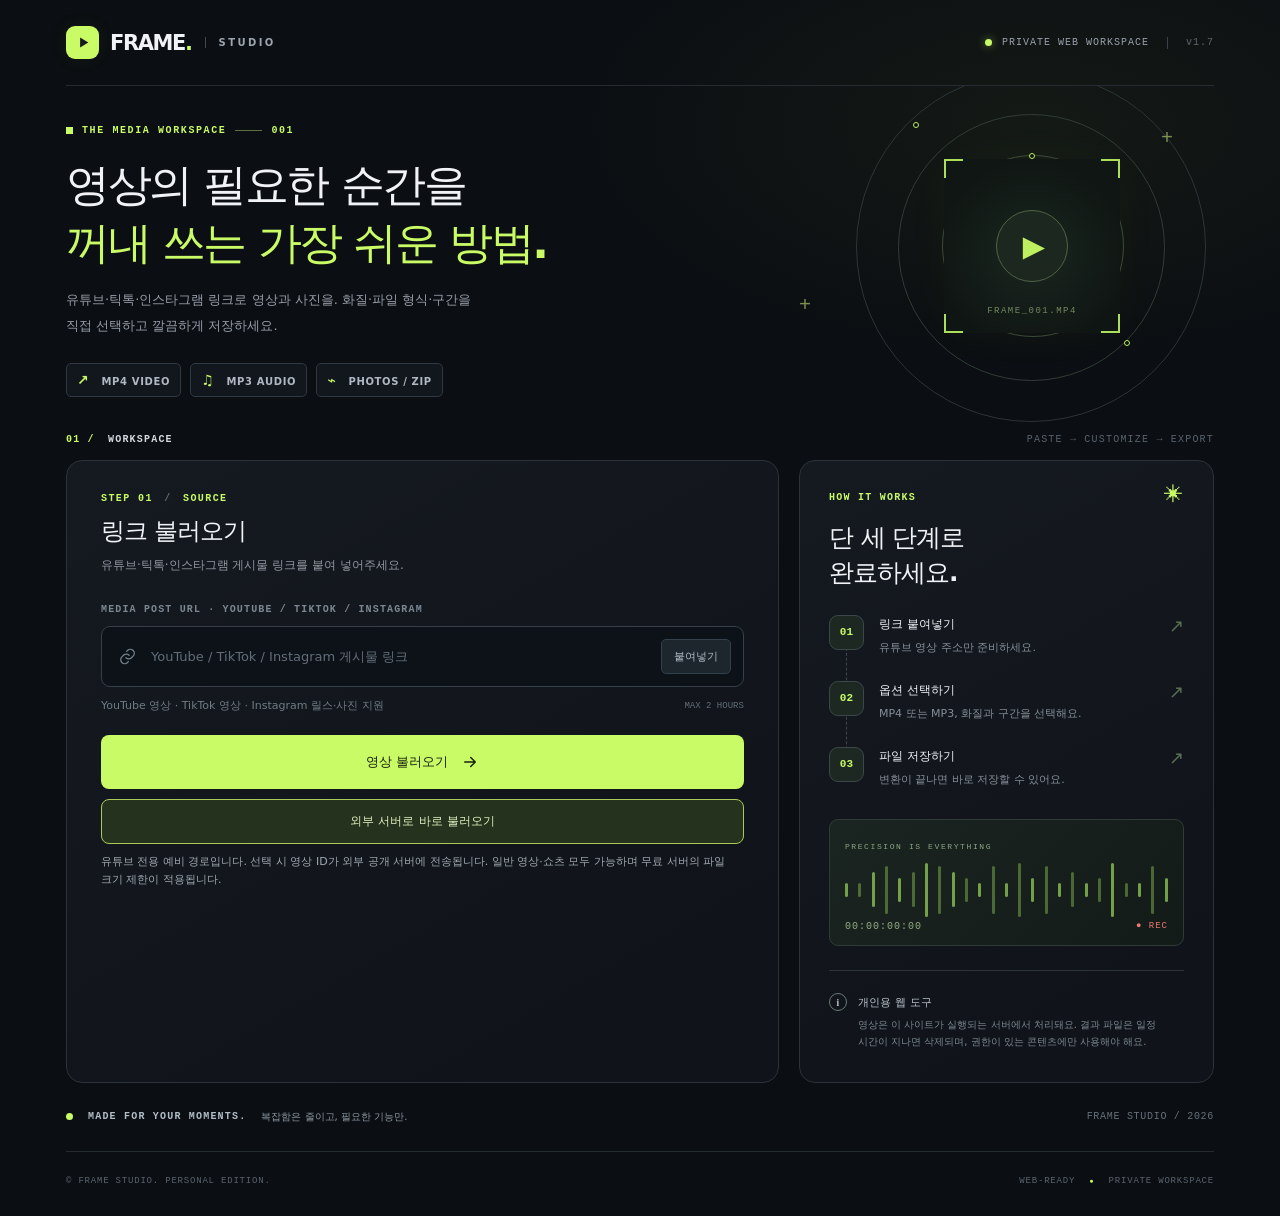
==== static/index.html @ 3b8e6462 "Remove offsite Instagram save button and disclose the in-site public embed processing path" ====
<!doctype html>
<html lang="ko">
<head>
  <meta charset="utf-8">
  <meta name="viewport" content="width=device-width, initial-scale=1">
  <meta name="theme-color" content="#0d1016">
  <meta name="description" content="링크를 넣고, 필요한 장면을 원하는 형식으로. 개인용 미디어 추출 스튜디오.">
  <title>FRAME — 미디어 추출 스튜디오</title>
  <link rel="stylesheet" href="/static/style.css">
  <script src="/static/app.js" defer></script>
</head>
<body>
  <div class="page-ambient" aria-hidden="true"></div>
  <div class="shell">
    <header class="navbar">
      <a class="brand" href="/" aria-label="FRAME STUDIO 홈">
        <span class="brand-icon"><svg viewBox="0 0 24 24" fill="none"><path d="M8.5 6.75L17 12l-8.5 5.25V6.75Z" fill="currentColor"/></svg></span>
        <span class="brand-text">FRAME<span class="brand-period">.</span></span>
        <span class="brand-sub">STUDIO</span>
      </a>
      <div class="nav-right"><span class="nav-dot"></span> PRIVATE WEB WORKSPACE <span class="nav-sep"></span><span class="nav-version">v1.7</span></div>
    </header>

    <main>
      <section class="hero">
        <div class="hero-copy">
          <div class="kicker"><span class="kicker-square"></span> THE MEDIA WORKSPACE <span class="kicker-line"></span> 001</div>
          <h1>영상의 필요한 순간을<br><span class="headline-accent">꺼내 쓰는 가장 쉬운 방법.</span></h1>
          <p class="hero-desc">유튜브·틱톡·인스타그램 링크로 영상과 사진을. 화질·파일 형식·구간을<br class="desktop-break"> 직접 선택하고 깔끔하게 저장하세요.</p>
          <div class="hero-tags"><span><i class="tag-icon">↗</i> MP4 VIDEO</span><span><i class="tag-icon">♫</i> MP3 AUDIO</span><span><i class="tag-icon">⌁</i> PHOTOS / ZIP</span></div>
        </div>
        <div class="hero-art" aria-hidden="true"><div class="art-circle art-circle-1"></div><div class="art-circle art-circle-2"></div><div class="art-circle art-circle-3"></div><div class="art-cross art-cross-one">+</div><div class="art-cross art-cross-two">+</div><div class="art-content"><span class="art-corner tl"></span><span class="art-corner tr"></span><span class="art-corner bl"></span><span class="art-corner br"></span><div class="art-play">▶</div><span class="art-filename">FRAME_001.MP4</span></div></div>
      </section>

      <div class="section-heading"><div><span class="heading-num">01 /</span> WORKSPACE</div><span>PASTE → CUSTOMIZE → EXPORT</span></div>
      <div class="workspace-grid">
        <section class="main-panel" aria-label="영상 추출 작업 공간">
          <div class="panel-heading"><div class="step-label">STEP 01 <span>/</span> SOURCE</div><h2>링크 불러오기</h2><p>유튜브·틱톡·인스타그램 게시물 링크를 붙여 넣어주세요.</p></div>
          <form id="inspectForm" autocomplete="off">
            <label class="input-caption" for="urlInput">MEDIA POST URL · YOUTUBE / TIKTOK / INSTAGRAM</label>
            <div class="url-field" id="urlField"><span class="url-icon"><svg viewBox="0 0 24 24" fill="none" stroke="currentColor" stroke-width="1.7" stroke-linecap="round"><path d="M10 13.5a5 5 0 0 0 7.1 0l2-2a5 5 0 1 0-7.1-7.1l-1.1 1.1"/><path d="M14 10.5a5 5 0 0 0-7.1 0l-2 2a5 5 0 1 0 7.1 7.1l1.1-1.1"/></svg></span><input id="urlInput" type="url" spellcheck="false" placeholder="YouTube / TikTok / Instagram 게시물 링크" aria-describedby="urlHelp" required><button id="pasteBtn" type="button" class="paste-button" title="클립보드에서 붙여넣기">붙여넣기</button></div>
            <div class="field-bottom"><span id="urlHelp">YouTube 영상 · TikTok 영상 · Instagram 릴스·사진 지원</span><span class="limit-mark">MAX 2 HOURS</span></div>
            <button id="inspectBtn" type="submit" class="primary-button"><span id="inspectLabel">영상 불러오기</span><svg viewBox="0 0 24 24" fill="none" stroke="currentColor" stroke-width="2" stroke-linecap="round" stroke-linejoin="round"><path d="M5 12h14m-6-6 6 6-6 6"/></svg></button>
            <button id="directAltBtn" type="button" class="fallback-button">외부 서버로 바로 불러오기</button><p class="alt-privacy-inline">유튜브 전용 예비 경로입니다. 선택 시 영상 ID가 외부 공개 서버에 전송됩니다. 일반 영상·쇼츠 모두 가능하며 무료 서버의 파일 크기 제한이 적용됩니다.</p>
          </form>
          <div id="errorBox" class="error-box hidden" role="alert"></div>
          <p id="instagramPrivacy" class="alt-privacy-inline hidden">인스타그램 공개 게시물의 영상·사진 주소를 불러오기 위해 vxInstagram 공개 미리보기 서버에 게시물 링크가 전달됩니다. 파일은 이 페이지에서 직접 저장해요. 비공개 게시물·로그인 필요 콘텐츠는 지원하지 않아요.</p>
          <div id="socialFallbackSection" class="fallback-card hidden">
            <strong id="socialFallbackTitle">SNS 사이트에서 접근을 제한하고 있어요</strong>
            <p id="socialFallbackNote">틱톡 링크가 TikWM 서비스로 전달되며, 파일은 이 사이트에서 직접 저장할 수 있어요.</p>
            <button id="socialTikwmBtn" class="fallback-button hidden" type="button">TikWM 처리 서버로 영상 불러오기</button>
          </div>
          <div id="fallbackSection" class="fallback-card hidden">
            <strong>이 영상은 다른 서버로 불러올 수 있어요</strong>
            <p>유튜브 직접 연결이 차단됐습니다. 아래 버튼을 누르면 외부 Invidious 공개 서버에 <b>영상 ID만 전달</b>해 정보를 불러옵니다. 이후 영상/음성을 해당 서버를 통해 받아 MP4·MP3로 변환해요. 외부 서버의 가용성과 정책에 따라 실패할 수 있습니다.</p>
            <button id="alternateBtn" type="button" class="fallback-button">외부 서버로 불러오기</button>
            <button id="fallbackBtn" type="button" class="fallback-button secondary-fallback">Cobalt 웹사이트에서 시도하기 ↗</button>
          </div>

          <div id="videoSection" class="video-section hidden" aria-live="polite">
            <div class="panel-rule"></div>
            <div class="tiny-heading"><span class="step-label">VIDEO FOUND</span><span class="found-indicator"><span></span> READY</span></div>
            <p id="altNotice" class="alt-notice hidden"></p><div class="video-card"><div class="thumbnail-wrap"><div id="photoPreview" class="photo-preview hidden" aria-hidden="true">INSTAGRAM · PHOTOS</div><img id="videoThumb" alt="영상 썸네일" referrerpolicy="no-referrer"><span id="videoDuration" class="duration-chip">--:--</span></div><div class="video-info"><span class="content-type" id="contentTypeLabel">YOUTUBE / VIDEO</span><h3 id="videoTitle"></h3><p id="videoChannel"></p><div class="video-id">VIDEO ID <span id="videoId"></span></div></div></div>
          </div>

          <div id="optionsSection" class="options-section hidden">
            <div class="panel-rule"></div>
            <div class="panel-heading compact"><div class="step-label">STEP 02 <span>/</span> FORMAT</div><h2>추출 옵션</h2><p>목적에 맞게 파일을 설정하세요.</p></div>
            <div class="control-title">파일 형식 <span>FORMAT</span></div>
            <div class="format-toggle" role="group" aria-label="추출 형식"><button type="button" data-mode="mp4" class="format-button selected" aria-pressed="true"><span class="format-icon"><svg viewBox="0 0 24 24" fill="none" stroke="currentColor" stroke-width="1.8"><rect x="3" y="5" width="18" height="14" rx="3"/><path d="m10 9 5 3-5 3V9Z"/></svg></span><span><strong>MP4 영상</strong><small>영상 + 오디오</small></span><span class="select-circle"></span></button><button type="button" data-mode="mp3" class="format-button" aria-pressed="false"><span class="format-icon"><svg viewBox="0 0 24 24" fill="none" stroke="currentColor" stroke-width="1.8"><path d="M9 18V5l12-2v13"/><circle cx="6" cy="18" r="3"/><circle cx="18" cy="16" r="3"/></svg></span><span><strong>MP3 오디오</strong><small>소리만 추출</small></span><span class="select-circle"></span></button><button type="button" data-mode="m4a" class="format-button hidden" aria-pressed="false"><span class="format-icon">♫</span><span><strong>M4A 원본</strong><small>AAC 그대로 저장</small></span><span class="select-circle"></span></button><button type="button" data-mode="opus" class="format-button hidden" aria-pressed="false"><span class="format-icon">♪</span><span><strong>Opus 원본</strong><small>재압축 없이 저장</small></span><span class="select-circle"></span></button><button type="button" data-mode="photos" class="format-button hidden" aria-pressed="false"><span class="format-icon"><svg viewBox="0 0 24 24" fill="none" stroke="currentColor" stroke-width="1.8"><rect x="3" y="3" width="18" height="18" rx="2"/><circle cx="8" cy="8" r="1.3"/><path d="m4 17 5-5 4 4 3-3 4 4"/></svg></span><span><strong>사진 원본</strong><small>한 장 또는 ZIP 묶음</small></span><span class="select-circle"></span></button></div>
            <div class="quality-head" id="qualityHead"><div class="control-title" id="qualityTitle">영상 화질 <span>RESOLUTION</span></div><div id="qualityNote" class="quality-note">가능한 화질만 표시됩니다</div></div>
            <div id="qualityChoices" class="quality-choices" role="group" aria-label="화질 선택"></div>
            <div class="trim-box" id="trimBox"><label for="trimSwitch" class="trim-header"><span class="trim-icon"><svg viewBox="0 0 24 24" fill="none" stroke="currentColor" stroke-width="1.9"><path d="M4 7h16M4 17h16M8 3v8m8 2v8"/><circle cx="8" cy="11" r="2"/><circle cx="16" cy="13" r="2"/></svg></span><span class="trim-name"><strong>구간 자르기</strong><small>원하는 부분만 저장하기</small></span><input id="trimSwitch" class="switch-input" type="checkbox"><span class="switch-ui" aria-hidden="true"></span></label><div id="trimFields" class="trim-fields hidden"><div><label for="startInput">시작 시간</label><div class="time-input"><input id="startInput" type="text" inputmode="numeric" placeholder="00:00" value="00:00"><span>START</span></div></div><div class="trim-separator">→</div><div><label for="endInput">종료 시간</label><div class="time-input"><input id="endInput" type="text" inputmode="numeric" placeholder="예: 02:30"><span>END</span></div></div><p>입력 형식: 01:30 또는 01:02:30. 1080p 영상의 구간 자르기는 화질을 보존하기 위해 키프레임 기준으로 잘리므로 시작·종료 지점에 약간의 오차가 생길 수 있어요.</p></div></div>
            <label class="rights-confirm"><input type="checkbox" id="rightsCheck"><span>내가 권리를 보유하거나 다운로드 허락을 받은 콘텐츠이며, 관련 약관과 법률을 준수합니다.</span></label>
            <button id="exportBtn" type="button" class="primary-button export-button"><span>파일 추출하기</span><svg viewBox="0 0 24 24" fill="none" stroke="currentColor" stroke-width="2" stroke-linecap="round"><path d="M12 3v12m-5-5 5 5 5-5M4 17v3h16v-3"/></svg></button>
          </div>

          <div id="progressSection" class="progress-section hidden" aria-live="polite"><div class="panel-rule"></div><div class="progress-head"><span class="step-label">STEP 03 / EXPORTING</span><span id="progressNumber">0%</span></div><div class="progress-track"><div id="progressBar" class="progress-bar"></div></div><p id="progressMessage">작업을 준비 중이에요.</p><a id="downloadLink" class="download-button hidden" href="#" download><span>완성된 파일 저장하기</span><svg viewBox="0 0 24 24" fill="none" stroke="currentColor" stroke-width="2"><path d="M12 3v12m-5-5 5 5 5-5M4 17v3h16v-3"/></svg></a><button id="retryBtn" class="retry-button hidden" type="button">다시 시도하기</button><button id="fallbackJobBtn" class="fallback-button hidden" type="button">다른 서비스에서 시도하기 ↗</button></div>
        </section>

        <aside class="side-panel" aria-label="사용 안내"><div class="side-title"><span>HOW IT WORKS</span><span class="mini-star">✳</span></div><h2>단 세 단계로<br>완료하세요.</h2><div class="steps-list"><div class="guide-step"><span class="guide-index">01</span><div><strong>링크 붙여넣기</strong><p>유튜브 영상 주소만 준비하세요.</p></div><span class="guide-check">↗</span></div><div class="guide-step"><span class="guide-index">02</span><div><strong>옵션 선택하기</strong><p>MP4 또는 MP3, 화질과 구간을 선택해요.</p></div><span class="guide-check">↗</span></div><div class="guide-step"><span class="guide-index">03</span><div><strong>파일 저장하기</strong><p>변환이 끝나면 바로 저장할 수 있어요.</p></div><span class="guide-check">↗</span></div></div><div class="side-graphic" aria-hidden="true"><span class="sg-label">PRECISION IS EVERYTHING</span><div class="sg-wave"><i></i><i></i><i></i><i></i><i></i><i></i><i></i><i></i><i></i><i></i><i></i><i></i><i></i><i></i><i></i><i></i><i></i><i></i><i></i><i></i><i></i><i></i><i></i><i></i><i></i></div><div class="sg-time">00:00:00:00 <span>● REC</span></div></div><div class="disclaimer"><span class="disclaimer-icon">i</span><div><strong>개인용 웹 도구</strong><p>영상은 이 사이트가 실행되는 서버에서 처리돼요. 결과 파일은 일정 시간이 지나면 삭제되며, 권한이 있는 콘텐츠에만 사용해야 해요.</p></div></div></aside>
      </div>
      <div class="bottom-banner"><span class="banner-light"></span><strong>MADE FOR YOUR MOMENTS.</strong><span>복잡함은 줄이고, 필요한 기능만.</span><span class="banner-end">FRAME STUDIO / 2026</span></div>
    </main>
    <footer class="footer"><span>© FRAME STUDIO. PERSONAL EDITION.</span><span>WEB-READY <span class="footer-dot">●</span> PRIVATE WORKSPACE</span></footer>
  </div>
</body>
</html>
---- static/style.css ----
:root{color-scheme:dark;--bg:#0b0e12;--panel:#12161c;--panel-2:#171c22;--line:#2b323a;--line-dim:#232a32;--text:#f0f2f5;--muted:#9299a6;--subtle:#626b78;--accent:#c9fb66;--accent2:#9ece4a;--red:#fb5c57;--radius:16px;font-family:Inter,Pretendard,"Apple SD Gothic Neo","Malgun Gothic",system-ui,-apple-system,sans-serif;font-synthesis:none}*{box-sizing:border-box}body{margin:0;min-width:320px;background:var(--bg);color:var(--text);font-size:14px;-webkit-font-smoothing:antialiased}button,input{font:inherit}button{cursor:pointer}button:disabled{opacity:.52;cursor:wait}a{color:inherit}button:focus-visible,input:focus-visible,a:focus-visible{outline:2px solid var(--accent);outline-offset:3px}.hidden{display:none!important}.page-ambient{z-index:-1;position:absolute;left:0;right:0;top:0;height:700px;pointer-events:none;background:radial-gradient(ellipse 48% 44% at 81% 18%,rgba(143,184,67,.065),transparent 78%)}.shell{max-width:1220px;margin:0 auto;padding:0 36px}.navbar{height:86px;display:flex;align-items:center;justify-content:space-between;border-bottom:1px solid #252b31}.brand{display:flex;align-items:center;gap:11px;text-decoration:none}.brand-icon{width:33px;height:33px;background:var(--accent);color:#14191b;border-radius:9px;display:grid;place-items:center;box-shadow:0 0 20px #aef24b10}.brand-icon svg{width:23px;height:23px;margin-left:2px}.brand-text{font-size:21px;font-weight:850;letter-spacing:-1.4px}.brand-period{color:var(--accent)}.brand-sub{margin-left:2px;border-left:1px solid #424851;padding-left:13px;color:#9da5ae;font-size:10px;letter-spacing:2.4px;font-weight:700}.nav-right{display:flex;align-items:center;gap:10px;color:#99a1ac;font-family:ui-monospace,Menlo,Consolas,monospace;font-size:10px;letter-spacing:1px}.nav-dot{height:7px;width:7px;border-radius:50%;background:var(--accent);box-shadow:0 0 8px #c9fb6680}.nav-sep{height:12px;width:1px;background:#3a414a;margin:0 8px}.nav-version{color:#5c6670}.hero{min-height:320px;position:relative;overflow:hidden;display:flex;align-items:center;padding:39px 0 32px}.hero-copy{z-index:1}.kicker{display:flex;align-items:center;gap:9px;font-size:10px;font-weight:700;color:var(--accent);letter-spacing:1.6px;font-family:ui-monospace,Menlo,monospace}.kicker-square{width:7px;height:7px;background:var(--accent)}.kicker-line{width:27px;height:1px;background:#5c713e}.hero h1{font-size:clamp(28px,3.45vw,44px);line-height:1.32;letter-spacing:-2.5px;font-weight:800;margin:20px 0 15px;word-break:keep-all}.headline-accent{color:var(--accent)}.hero-desc{font-size:13px;color:#979eaa;line-height:1.95;margin:0;word-break:keep-all}.hero-tags{display:flex;gap:9px;flex-wrap:wrap;margin-top:25px}.hero-tags>span{border:1px solid #303943;background:#12171d;padding:8px 10px;border-radius:5px;font-size:10px;letter-spacing:.65px;font-weight:750;color:#b0b8c3}.tag-icon{color:var(--accent);margin-right:8px;font-style:normal;font-size:14px}.hero-art{position:absolute;right:0;top:-27px;width:455px;height:360px;opacity:.95}.art-circle{position:absolute;border:1px solid #2e383b;border-radius:50%;width:350px;height:350px;right:8px;top:13px}.art-circle-2{width:267px;height:267px;top:55px;right:49px;border-color:#344037}.art-circle-3{width:182px;height:182px;top:96px;right:90px;border-color:#3d4b3b}.art-circle:after{content:"";position:absolute;width:4px;height:4px;border:1px solid var(--accent);background:var(--bg);border-radius:50%;left:16%;top:14%}.art-circle-2:after{left:85%;top:85%}.art-circle-3:after{left:48%;top:-3px}.art-cross{position:absolute;color:#839854;font-size:20px;font-family:monospace;font-weight:200}.art-cross-one{right:41px;top:68px}.art-cross-two{left:40px;top:235px}.art-content{position:absolute;top:100px;right:94px;width:176px;height:174px;display:grid;place-items:center;background:radial-gradient(circle at 50% 55%,#1d2820,#101714 74%);box-shadow:0 0 65px #c9fb660b}.art-corner{position:absolute;width:19px;height:19px;border-color:#b5ea5e;border-style:solid}.tl{top:0;left:0;border-width:2px 0 0 2px}.tr{top:0;right:0;border-width:2px 2px 0 0}.bl{bottom:0;left:0;border-width:0 0 2px 2px}.br{bottom:0;right:0;border-width:0 2px 2px 0}.art-play{height:72px;width:72px;border:1px solid #536948;border-radius:50%;display:grid;place-items:center;font-size:29px;color:var(--accent);padding-left:4px;background:#1e2920}.art-filename{position:absolute;bottom:17px;left:50%;transform:translateX(-50%);white-space:nowrap;color:#7a9165;font:9px ui-monospace,monospace;letter-spacing:1.5px}.section-heading{display:flex;align-items:center;justify-content:space-between;margin:5px 0 15px;font:700 10px ui-monospace,monospace;letter-spacing:1.2px;color:#9199a3}.section-heading div{color:#d6dae0}.heading-num{color:var(--accent);margin-right:6px}.section-heading>span{font-weight:500;color:#58636d}.workspace-grid{display:grid;grid-template-columns:minmax(0,1.58fr) minmax(300px,.92fr);gap:20px;align-items:stretch}.main-panel,.side-panel{border:1px solid var(--line);border-radius:var(--radius);background:linear-gradient(150deg,#151a20,#10141a 83%)}.main-panel{padding:32px 34px 36px}.step-label{font:700 10px ui-monospace,Menlo,monospace;color:var(--accent);letter-spacing:1.4px}.step-label span{color:#606a70;margin:0 4px}.panel-heading h2{font-size:24px;margin:11px 0 8px;letter-spacing:-1px;font-weight:750}.panel-heading p{color:#9097a2;font-size:12px;margin:0 0 29px;line-height:1.7}.input-caption{display:block;color:#7d8792;font:700 10px ui-monospace,monospace;letter-spacing:1.15px;margin-bottom:11px}.url-field{height:61px;display:flex;align-items:center;border:1px solid #35404a;background:#0d1218;border-radius:9px;padding:0 12px 0 16px;transition:border-color .2s}.url-field:focus-within{border-color:#a9d75f;box-shadow:0 0 0 3px #c9fb660d}.url-icon{display:flex;color:#73808c;margin-right:12px}.url-icon svg{width:19px;height:19px}.url-field input{background:transparent;color:#eef2f7;border:0;outline:0;font-size:13px;width:100%;min-width:0}.url-field input::placeholder{color:#626d79}.paste-button{flex:none;background:#1d252d;border:1px solid #34404b;color:#b1bac4;border-radius:5px;padding:9px 12px;font-size:11px;font-weight:700}.paste-button:hover{background:#2a333d}.field-bottom{display:flex;justify-content:space-between;align-items:center;margin:11px 0 22px;color:#707b86;font-size:11px}.limit-mark{font:9px ui-monospace,monospace;color:#626d78;white-space:nowrap;margin-left:8px}.primary-button{height:54px;width:100%;border:0;border-radius:8px;background:var(--accent);color:#19210e;display:flex;align-items:center;justify-content:center;gap:13px;font-size:13px;font-weight:800;transition:background .2s,transform .2s}.primary-button:hover:not(:disabled){background:#d8ff8a;transform:translateY(-1px)}.primary-button svg{width:18px;height:18px}.panel-rule{height:1px;background:var(--line-dim);margin:31px 0}.tiny-heading{display:flex;justify-content:space-between;align-items:center;margin-bottom:13px}.found-indicator{font:700 10px ui-monospace,monospace;color:#aab7a1;letter-spacing:1px;display:flex;align-items:center;gap:7px}.found-indicator span{width:6px;height:6px;border-radius:50%;background:var(--accent)}.video-card{display:flex;gap:18px;background:#0d1218;border:1px solid #2a333d;border-radius:10px;padding:12px}.thumbnail-wrap{width:174px;min-width:174px;aspect-ratio:16/9;border-radius:6px;overflow:hidden;position:relative;background:#202932}.thumbnail-wrap img{width:100%;height:100%;object-fit:cover}.duration-chip{position:absolute;bottom:7px;right:7px;background:#0b1016df;color:#fff;font:700 10px ui-monospace,monospace;padding:5px 6px;border-radius:3px}.video-info{min-width:0;display:flex;flex-direction:column;justify-content:center}.content-type{color:var(--accent);letter-spacing:1px;font:700 9px ui-monospace,monospace}.video-info h3{font-size:13px;font-weight:750;line-height:1.55;word-break:keep-all;margin:8px 0 5px;display:-webkit-box;-webkit-line-clamp:2;-webkit-box-orient:vertical;overflow:hidden}.video-info p{margin:0;color:#98a2ac;font-size:11px}.video-id{color:#687480;font:9px ui-monospace,monospace;margin-top:15px}.video-id span{color:#9ba4ae;margin-left:5px}.panel-heading.compact p{margin-bottom:24px}.control-title{display:flex;align-items:baseline;gap:11px;font-size:12px;font-weight:750;margin:0 0 12px}.control-title span{color:#65707c;font:9px ui-monospace,monospace;letter-spacing:1px}.format-toggle{display:grid;grid-template-columns:1fr 1fr;gap:11px}.format-button{border:1px solid #303a44;border-radius:9px;background:#11171d;min-height:75px;padding:13px;display:flex;gap:11px;align-items:center;text-align:left;color:#cfd5dc;transition:border-color .2s,background .2s}.format-button:hover{border-color:#5c7650}.format-button.selected{border-color:#a7d15c;background:#1b2619}.format-icon{width:33px;height:33px;border-radius:7px;display:grid;place-items:center;background:#222b34;color:#a9b1b9;flex:none}.format-button.selected .format-icon{color:var(--accent);background:#293b24}.format-icon svg{width:19px;height:19px}.format-button strong{font-size:12px;display:block;white-space:nowrap}.format-button small{display:block;color:#818b98;font-size:10px;margin-top:5px;white-space:nowrap}.select-circle{margin-left:auto;border:1px solid #59616b;width:16px;height:16px;border-radius:50%;position:relative;flex:none}.selected .select-circle{border-color:var(--accent)}.selected .select-circle:after{content:"";position:absolute;inset:3px;border-radius:50%;background:var(--accent)}.quality-head{display:flex;justify-content:space-between;align-items:baseline;margin-top:25px}.quality-note{color:#79818b;font-size:10px}.quality-choices{display:grid;grid-template-columns:repeat(4,minmax(0,1fr));gap:9px}.quality-button{border:1px solid #303a44;border-radius:7px;background:#11171d;color:#c6ced7;height:44px;font:700 12px ui-monospace,monospace}.quality-button.selected{color:var(--accent);border-color:var(--accent2);background:#202d1d}.quality-button:hover{border-color:#86ad5c}.quality-button .quality-sub{font-size:9px;color:#85907d;margin-left:5px}.trim-box{margin-top:25px;border:1px solid #2d363e;border-radius:9px;background:#10161b;padding:17px}.trim-header{display:flex;align-items:center;cursor:pointer}.trim-icon{width:32px;height:32px;border-radius:7px;background:#232c33;color:#a0aab5;display:grid;place-items:center;margin-right:12px}.trim-icon svg{width:18px;height:18px}.trim-name strong{font-size:12px;display:block}.trim-name small{display:block;color:#858e99;font-size:10px;margin-top:4px}.switch-input{opacity:0;position:absolute;height:1px;width:1px}.switch-ui{position:relative;width:38px;height:21px;border-radius:99px;background:#39434c;margin-left:auto;transition:background .2s}.switch-ui:after{content:"";position:absolute;left:3px;top:3px;height:15px;width:15px;border-radius:50%;background:#d5dbe1;transition:transform .2s}.switch-input:checked+.switch-ui{background:#a3d254}.switch-input:checked+.switch-ui:after{transform:translateX(17px);background:#17220e}.trim-fields{display:grid;grid-template-columns:1fr 20px 1fr;gap:10px;align-items:end;margin-top:19px;padding-top:18px;border-top:1px solid #29323a}.trim-fields>div>label{color:#a7b0ba;font-size:10px;display:block;margin-bottom:8px}.trim-separator{padding-bottom:14px;text-align:center;color:var(--accent)}.time-input{height:43px;display:flex;align-items:center;border:1px solid #34404a;background:#0b1015;border-radius:6px;padding:0 9px}.time-input:focus-within{border-color:var(--accent)}.time-input input{width:100%;min-width:0;background:transparent;color:#fff;border:0;outline:0;font:12px ui-monospace,monospace}.time-input span{font:8px ui-monospace,monospace;color:#66717d}.trim-fields p{grid-column:1/-1;color:#7a8490;font-size:10px;margin:4px 0 0;line-height:1.7}.rights-confirm{display:flex;align-items:flex-start;gap:9px;color:#89949f;font-size:10px;line-height:1.65;margin:22px 0 15px;cursor:pointer;word-break:keep-all}.rights-confirm input{accent-color:var(--accent);margin:2px 0 0;flex:none}.export-button{margin-top:8px}.progress-head{display:flex;justify-content:space-between;align-items:center}.progress-head #progressNumber{font:700 18px ui-monospace,monospace;color:var(--accent)}.progress-track{height:8px;background:#303a42;border-radius:10px;margin-top:16px;overflow:hidden}.progress-bar{height:100%;width:0;background:var(--accent);border-radius:10px;transition:width .45s}.progress-section>p{font-size:11px;color:#99a3ad;margin:13px 0 0}.download-button{display:flex;justify-content:center;align-items:center;gap:12px;text-decoration:none;background:var(--accent);color:#131c10;padding:15px 12px;border-radius:7px;font-size:13px;font-weight:800;margin-top:22px}.download-button:hover{background:#d9ff90}.download-button svg{height:17px;width:17px}.retry-button{margin-top:17px;background:#29343b;border:1px solid #3c4b53;color:#d8e0e7;border-radius:7px;padding:11px 18px}.error-box{background:#372124;border:1px solid #934e51;color:#ffbabc;border-radius:8px;padding:13px 15px;margin-top:16px;font-size:12px;line-height:1.6}.side-panel{padding:31px 29px;display:flex;flex-direction:column;min-height:555px}.side-title{display:flex;justify-content:space-between;color:var(--accent);font:700 10px ui-monospace,monospace;letter-spacing:1.25px}.mini-star{font-size:19px;line-height:8px}.side-panel h2{font-size:25px;line-height:1.42;margin:17px 0 24px;letter-spacing:-1px}.steps-list{position:relative}.steps-list:before{content:"";position:absolute;top:23px;bottom:39px;left:17px;border-left:1px dashed #3d484c}.guide-step{position:relative;display:flex;gap:15px;align-items:flex-start;margin:0 0 25px}.guide-index{height:35px;width:35px;border:1px solid #3c4748;border-radius:9px;background:#1d2823;color:var(--accent);display:grid;place-items:center;font:700 11px ui-monospace,monospace;z-index:1;flex:none}.guide-step strong{font-size:12px}.guide-step p{font-size:11px;color:#858f9a;margin:6px 0 0;line-height:1.55;word-break:keep-all}.guide-check{color:#586f53;font-size:18px;margin-left:auto}.side-graphic{border:1px solid #303b37;background:linear-gradient(135deg,#1a2420,#131b19);margin-top:6px;border-radius:9px;padding:16px 15px 13px;overflow:hidden}.sg-label{font:8px ui-monospace,monospace;letter-spacing:1.6px;color:#8ba684}.sg-wave{height:62px;display:flex;align-items:center;gap:4px;justify-content:space-between;margin-top:7px}.sg-wave i{width:3px;height:var(--h,14px);background:#9bd65a;opacity:.7;border-radius:3px}.sg-wave i:nth-child(3n){--h:35px}.sg-wave i:nth-child(4n){--h:48px}.sg-wave i:nth-child(5n){--h:24px}.sg-wave i:nth-child(7n){--h:54px}.sg-wave i:nth-child(2n){opacity:.4}.sg-time{display:flex;justify-content:space-between;font:10px ui-monospace,monospace;color:#92ab83;letter-spacing:1px}.sg-time span{color:#ed7970;font-size:9px}.disclaimer{display:flex;gap:11px;margin-top:24px;padding-top:22px;border-top:1px solid #2c353c}.disclaimer-icon{flex:none;width:18px;height:18px;border:1px solid #697a74;border-radius:50%;color:#aab5ae;font:bold 11px Georgia,serif;text-align:center;line-height:17px}.disclaimer strong{color:#bbc3cb;font-size:11px}.disclaimer p{color:#7c8791;font-size:10px;line-height:1.75;margin:6px 0 0;word-break:keep-all}.bottom-banner{display:flex;align-items:center;gap:15px;padding:27px 0;border-bottom:1px solid #242b31;color:#8d98a3}.banner-light{height:7px;width:7px;border-radius:50%;background:var(--accent)}.bottom-banner strong{font:700 10px ui-monospace,monospace;letter-spacing:1.2px;color:#b2bec7}.bottom-banner>span:nth-child(3){font-size:10px}.banner-end{margin-left:auto;font:10px ui-monospace,monospace;letter-spacing:.7px;color:#65717b}.footer{display:flex;justify-content:space-between;align-items:center;gap:12px;padding:24px 0 30px;color:#5a6470;font:9px ui-monospace,monospace;letter-spacing:.8px}.footer-dot{color:var(--accent);font-size:7px;padding:0 8px}@media(max-width:1050px){.hero-art{right:-85px;opacity:.55}.workspace-grid{grid-template-columns:minmax(0,1fr) 285px}.main-panel{padding:28px 25px}.side-panel{padding:28px 22px}.hero h1{font-size:36px}}@media(max-width:800px){.shell{padding:0 22px}.hero{min-height:310px}.hero-art{right:-180px;opacity:.28}.workspace-grid{grid-template-columns:1fr}.side-panel{min-height:unset}.steps-list{display:grid;grid-template-columns:repeat(3,1fr);gap:15px}.steps-list:before{display:none}.guide-step{display:block;margin:0}.guide-step .guide-index{margin-bottom:14px}.guide-check{display:none}.side-graphic{display:none}.disclaimer{margin-top:30px}.side-panel h2{margin-bottom:22px}.desktop-break{display:none}}@media(max-width:520px){.shell{padding:0 15px}.navbar{height:69px}.brand-text{font-size:19px}.brand-sub{display:none}.nav-right{font-size:9px}.nav-sep,.nav-version{display:none}.hero{min-height:275px;padding-top:26px}.hero h1{font-size:30px;letter-spacing:-1.6px}.hero-desc{font-size:12px}.hero-tags{gap:6px}.hero-tags>span{font-size:9px;padding:7px}.hero-art{right:-250px;opacity:.19}.section-heading>span{display:none}.main-panel{padding:23px 18px 24px}.panel-heading h2{font-size:21px}.panel-heading p{font-size:11px}.url-field{padding-left:11px}.url-icon{margin-right:7px}.url-field input{font-size:11px}.paste-button{padding:8px;font-size:10px}.field-bottom{font-size:10px}.video-card{gap:11px;padding:9px}.thumbnail-wrap{width:119px;min-width:119px}.video-info h3{font-size:11px;margin:3px 0}.video-id{margin-top:7px;font-size:8px}.video-info p{font-size:10px}.format-toggle{gap:8px}.format-button{padding:9px;gap:7px}.format-icon{width:29px;height:29px}.format-button strong{font-size:11px}.format-button small{font-size:9px}.select-circle{width:13px;height:13px}.quality-choices{gap:6px}.quality-button{font-size:11px}.side-panel{padding:23px 19px}.steps-list{grid-template-columns:1fr;gap:17px}.guide-step{display:flex;gap:13px}.guide-step .guide-index{margin-bottom:0}.guide-step p{font-size:11px}.side-panel h2{font-size:23px}.bottom-banner{flex-wrap:wrap;gap:9px}.banner-end{display:none}.footer{font-size:8px}.footer>span:last-child{display:none}}

/* Optional third-party recovery path when the hosting IP hits a YouTube bot check. */
.fallback-card{margin-top:13px;border:1px solid #586747;background:#1b261d;border-radius:10px;padding:16px}
.fallback-card strong{display:block;color:#d4ebaf;font-size:13px;margin-bottom:7px}
.fallback-card p{font-size:11px;color:#b7c2b2;line-height:1.65;margin:0 0 13px;word-break:keep-all}
.fallback-button{width:100%;display:flex;align-items:center;justify-content:center;margin-top:12px;padding:13px 16px;border:1px solid #abc85a;color:#deedbb;border-radius:8px;background:#25331e;font-size:12px;font-weight:750}
.fallback-button:hover{background:#324723}

.secondary-fallback{margin-top:8px;border-color:#52606a;background:#151c20;color:#aebfc1}
.secondary-fallback:hover{background:#243039}
.alt-notice{border:1px solid #526d43;border-radius:7px;background:#202c1e;color:#d3ecb6;
  padding:11px 14px;font-size:11px;line-height:1.8;margin:0 0 14px}
.fallback-card b{color:#f1ffd8}

.alt-privacy-inline{font-size:11px;color:#9fa9b0;line-height:1.65;margin:9px 0 0;word-break:keep-all}
#directAltBtn{margin-top:10px}

.quality-choices.original-quality{grid-template-columns:1fr}
.format-toggle .format-button.hidden{display:none!important}
.format-toggle .format-button strong{font-size:12px}
@media(max-width:380px){.format-toggle{grid-template-columns:1fr 1fr;gap:8px}.format-button{padding:9px;gap:7px}.format-button strong{font-size:11px}.format-button small{font-size:9px}}

/* TikTok and Instagram photo/carousel media mode */
.photo-preview{display:flex;align-items:center;justify-content:center;
 min-height:170px;width:100%;padding:24px;text-align:center;
 font-size:12px;font-weight:800;letter-spacing:2px;
 background:radial-gradient(circle at 25% 15%,#465e54 0,#182629 45%,#121b23 100%);
 color:#dcead1;}
.photo-preview.hidden{display:none!important}
.format-toggle:has([data-mode="photos"]:not(.hidden)){grid-template-columns:1fr}
.format-toggle .format-button[data-mode="photos"]:not(.hidden){justify-content:center;min-height:76px}
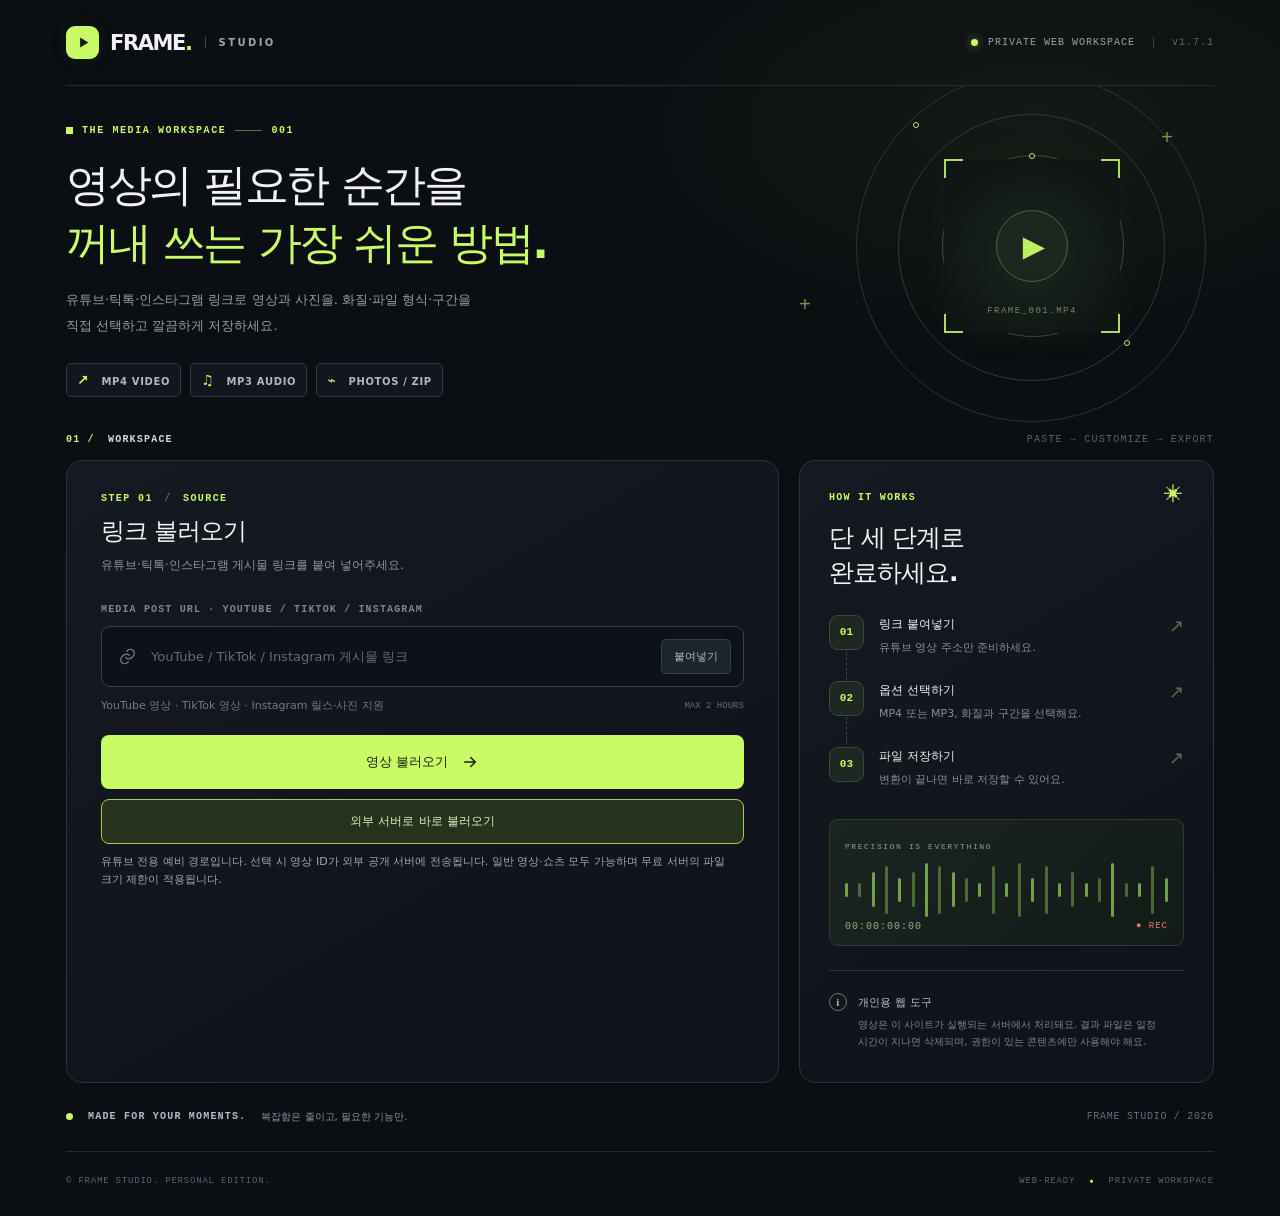
==== commit 87ae11d7: "Update mobile privacy notice for in-site Instagram Reel automatic fallback, v1.7.1" ====
--- a/static/index.html
+++ b/static/index.html
@@ -18,7 +18,7 @@
         <span class="brand-text">FRAME<span class="brand-period">.</span></span>
         <span class="brand-sub">STUDIO</span>
       </a>
-      <div class="nav-right"><span class="nav-dot"></span> PRIVATE WEB WORKSPACE <span class="nav-sep"></span><span class="nav-version">v1.7</span></div>
+      <div class="nav-right"><span class="nav-dot"></span> PRIVATE WEB WORKSPACE <span class="nav-sep"></span><span class="nav-version">v1.7.1</span></div>
     </header>
 
     <main>
@@ -44,6 +44,7 @@
             <button id="directAltBtn" type="button" class="fallback-button">외부 서버로 바로 불러오기</button><p class="alt-privacy-inline">유튜브 전용 예비 경로입니다. 선택 시 영상 ID가 외부 공개 서버에 전송됩니다. 일반 영상·쇼츠 모두 가능하며 무료 서버의 파일 크기 제한이 적용됩니다.</p>
           </form>
           <div id="errorBox" class="error-box hidden" role="alert"></div>
+          <p id="instagramPrivacy" class="alt-privacy-inline hidden">인스타그램 공개 게시물을 읽을 때 vxInstagram 미리보기 서버를 이용하고, 릴스 처리가 실패하면 Instagramfix 등 독립 미리보기 서버로 자동 전환해요. 게시물 주소가 해당 서비스에 전달되지만 파일 저장은 FRAME STUDIO 안에서 이루어집니다. 비공개·로그인 필요 콘텐츠는 지원하지 않아요.</p>
           <p id="instagramPrivacy" class="alt-privacy-inline hidden">인스타그램 공개 게시물의 영상·사진 주소를 불러오기 위해 vxInstagram 공개 미리보기 서버에 게시물 링크가 전달됩니다. 파일은 이 페이지에서 직접 저장해요. 비공개 게시물·로그인 필요 콘텐츠는 지원하지 않아요.</p>
           <div id="socialFallbackSection" class="fallback-card hidden">
             <strong id="socialFallbackTitle">SNS 사이트에서 접근을 제한하고 있어요</strong>
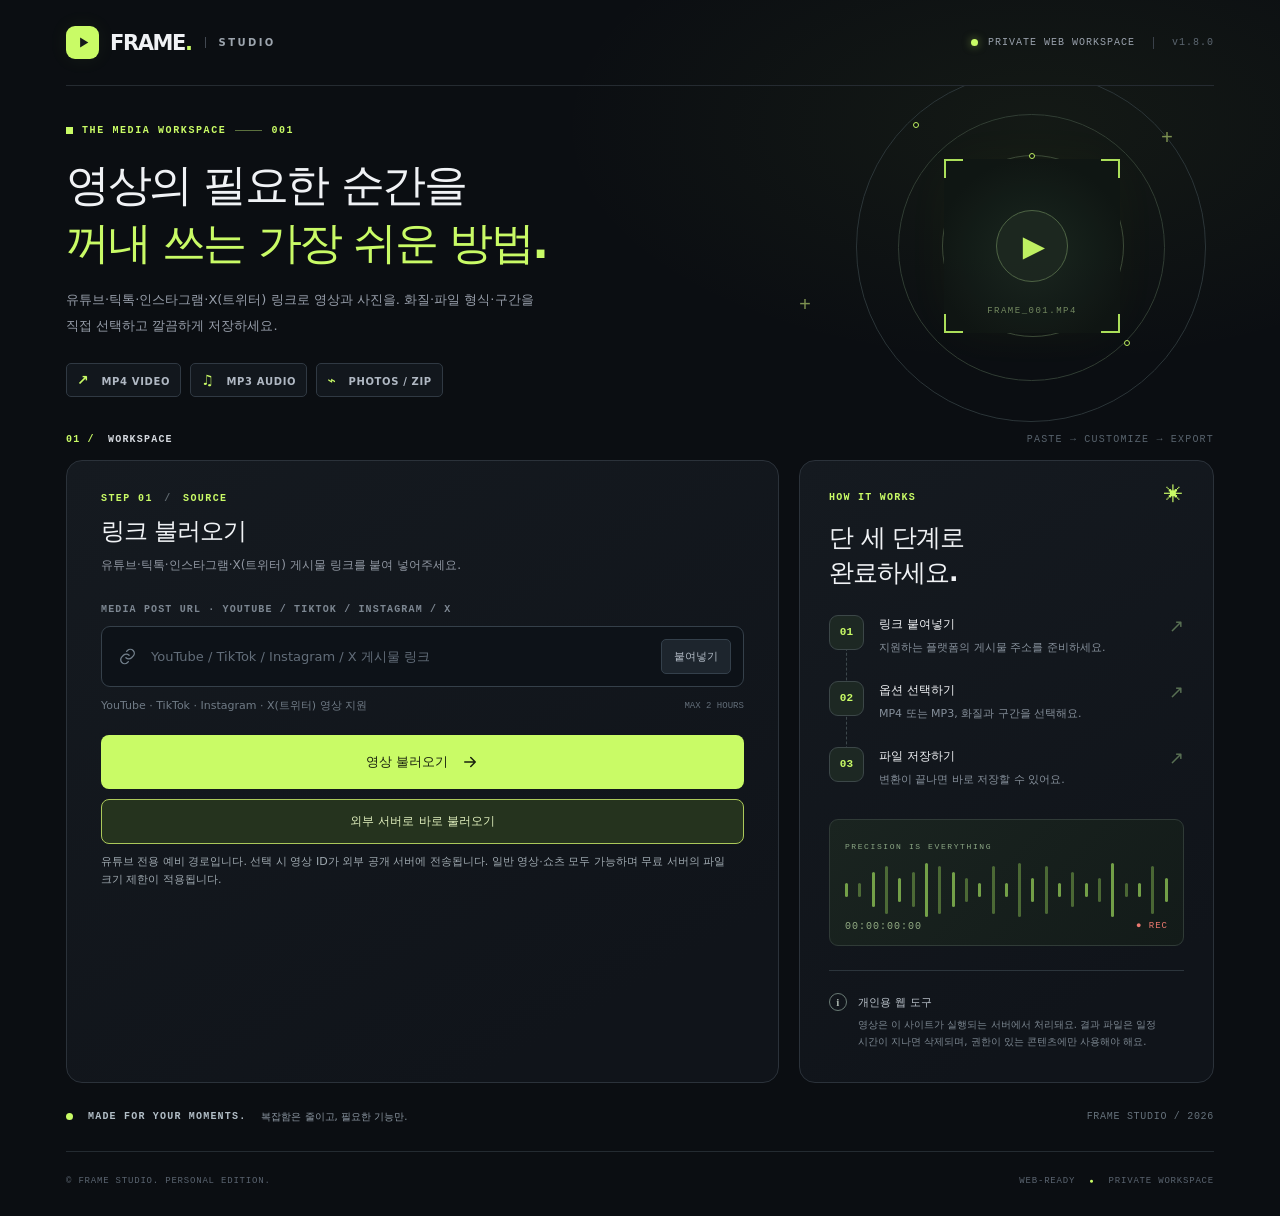
==== commit d74e94eb: "feat: add X/Twitter guidance and v1.8.0 labels" ====
--- a/static/index.html
+++ b/static/index.html
@@ -18,7 +18,7 @@
         <span class="brand-text">FRAME<span class="brand-period">.</span></span>
         <span class="brand-sub">STUDIO</span>
       </a>
-      <div class="nav-right"><span class="nav-dot"></span> PRIVATE WEB WORKSPACE <span class="nav-sep"></span><span class="nav-version">v1.7.1</span></div>
+      <div class="nav-right"><span class="nav-dot"></span> PRIVATE WEB WORKSPACE <span class="nav-sep"></span><span class="nav-version">v1.8.0</span></div>
     </header>
 
     <main>
@@ -26,7 +26,7 @@
         <div class="hero-copy">
           <div class="kicker"><span class="kicker-square"></span> THE MEDIA WORKSPACE <span class="kicker-line"></span> 001</div>
           <h1>영상의 필요한 순간을<br><span class="headline-accent">꺼내 쓰는 가장 쉬운 방법.</span></h1>
-          <p class="hero-desc">유튜브·틱톡·인스타그램 링크로 영상과 사진을. 화질·파일 형식·구간을<br class="desktop-break"> 직접 선택하고 깔끔하게 저장하세요.</p>
+          <p class="hero-desc">유튜브·틱톡·인스타그램·X(트위터) 링크로 영상과 사진을. 화질·파일 형식·구간을<br class="desktop-break"> 직접 선택하고 깔끔하게 저장하세요.</p>
           <div class="hero-tags"><span><i class="tag-icon">↗</i> MP4 VIDEO</span><span><i class="tag-icon">♫</i> MP3 AUDIO</span><span><i class="tag-icon">⌁</i> PHOTOS / ZIP</span></div>
         </div>
         <div class="hero-art" aria-hidden="true"><div class="art-circle art-circle-1"></div><div class="art-circle art-circle-2"></div><div class="art-circle art-circle-3"></div><div class="art-cross art-cross-one">+</div><div class="art-cross art-cross-two">+</div><div class="art-content"><span class="art-corner tl"></span><span class="art-corner tr"></span><span class="art-corner bl"></span><span class="art-corner br"></span><div class="art-play">▶</div><span class="art-filename">FRAME_001.MP4</span></div></div>
@@ -35,17 +35,17 @@
       <div class="section-heading"><div><span class="heading-num">01 /</span> WORKSPACE</div><span>PASTE → CUSTOMIZE → EXPORT</span></div>
       <div class="workspace-grid">
         <section class="main-panel" aria-label="영상 추출 작업 공간">
-          <div class="panel-heading"><div class="step-label">STEP 01 <span>/</span> SOURCE</div><h2>링크 불러오기</h2><p>유튜브·틱톡·인스타그램 게시물 링크를 붙여 넣어주세요.</p></div>
+          <div class="panel-heading"><div class="step-label">STEP 01 <span>/</span> SOURCE</div><h2>링크 불러오기</h2><p>유튜브·틱톡·인스타그램·X(트위터) 게시물 링크를 붙여 넣어주세요.</p></div>
           <form id="inspectForm" autocomplete="off">
-            <label class="input-caption" for="urlInput">MEDIA POST URL · YOUTUBE / TIKTOK / INSTAGRAM</label>
-            <div class="url-field" id="urlField"><span class="url-icon"><svg viewBox="0 0 24 24" fill="none" stroke="currentColor" stroke-width="1.7" stroke-linecap="round"><path d="M10 13.5a5 5 0 0 0 7.1 0l2-2a5 5 0 1 0-7.1-7.1l-1.1 1.1"/><path d="M14 10.5a5 5 0 0 0-7.1 0l-2 2a5 5 0 1 0 7.1 7.1l1.1-1.1"/></svg></span><input id="urlInput" type="url" spellcheck="false" placeholder="YouTube / TikTok / Instagram 게시물 링크" aria-describedby="urlHelp" required><button id="pasteBtn" type="button" class="paste-button" title="클립보드에서 붙여넣기">붙여넣기</button></div>
-            <div class="field-bottom"><span id="urlHelp">YouTube 영상 · TikTok 영상 · Instagram 릴스·사진 지원</span><span class="limit-mark">MAX 2 HOURS</span></div>
+            <label class="input-caption" for="urlInput">MEDIA POST URL · YOUTUBE / TIKTOK / INSTAGRAM / X</label>
+            <div class="url-field" id="urlField"><span class="url-icon"><svg viewBox="0 0 24 24" fill="none" stroke="currentColor" stroke-width="1.7" stroke-linecap="round"><path d="M10 13.5a5 5 0 0 0 7.1 0l2-2a5 5 0 1 0-7.1-7.1l-1.1 1.1"/><path d="M14 10.5a5 5 0 0 0-7.1 0l-2 2a5 5 0 1 0 7.1 7.1l1.1-1.1"/></svg></span><input id="urlInput" type="url" spellcheck="false" placeholder="YouTube / TikTok / Instagram / X 게시물 링크" aria-describedby="urlHelp" required><button id="pasteBtn" type="button" class="paste-button" title="클립보드에서 붙여넣기">붙여넣기</button></div>
+            <div class="field-bottom"><span id="urlHelp">YouTube · TikTok · Instagram · X(트위터) 영상 지원</span><span class="limit-mark">MAX 2 HOURS</span></div>
             <button id="inspectBtn" type="submit" class="primary-button"><span id="inspectLabel">영상 불러오기</span><svg viewBox="0 0 24 24" fill="none" stroke="currentColor" stroke-width="2" stroke-linecap="round" stroke-linejoin="round"><path d="M5 12h14m-6-6 6 6-6 6"/></svg></button>
             <button id="directAltBtn" type="button" class="fallback-button">외부 서버로 바로 불러오기</button><p class="alt-privacy-inline">유튜브 전용 예비 경로입니다. 선택 시 영상 ID가 외부 공개 서버에 전송됩니다. 일반 영상·쇼츠 모두 가능하며 무료 서버의 파일 크기 제한이 적용됩니다.</p>
           </form>
           <div id="errorBox" class="error-box hidden" role="alert"></div>
           <p id="instagramPrivacy" class="alt-privacy-inline hidden">인스타그램 공개 게시물을 읽을 때 vxInstagram 미리보기 서버를 이용하고, 릴스 처리가 실패하면 Instagramfix 등 독립 미리보기 서버로 자동 전환해요. 게시물 주소가 해당 서비스에 전달되지만 파일 저장은 FRAME STUDIO 안에서 이루어집니다. 비공개·로그인 필요 콘텐츠는 지원하지 않아요.</p>
-          <p id="instagramPrivacy" class="alt-privacy-inline hidden">인스타그램 공개 게시물의 영상·사진 주소를 불러오기 위해 vxInstagram 공개 미리보기 서버에 게시물 링크가 전달됩니다. 파일은 이 페이지에서 직접 저장해요. 비공개 게시물·로그인 필요 콘텐츠는 지원하지 않아요.</p>
+          <p id="twitterPrivacy" class="alt-privacy-inline hidden">X(트위터)의 공개 동영상·GIF 게시물만 지원해요. 영상 정보 확인을 위해 게시물 번호가 외부 FxTwitter 공개 미리보기 서버에 전달될 수 있으며, 실제 원본 영상 파일은 FRAME STUDIO에서 저장해요. 비공개·삭제·로그인 필요 콘텐츠는 지원하지 않아요. 한 게시물에 영상이 여러 개라면 첫 번째 영상만 저장합니다.</p>
           <div id="socialFallbackSection" class="fallback-card hidden">
             <strong id="socialFallbackTitle">SNS 사이트에서 접근을 제한하고 있어요</strong>
             <p id="socialFallbackNote">틱톡 링크가 TikWM 서비스로 전달되며, 파일은 이 사이트에서 직접 저장할 수 있어요.</p>
@@ -79,7 +79,7 @@
           <div id="progressSection" class="progress-section hidden" aria-live="polite"><div class="panel-rule"></div><div class="progress-head"><span class="step-label">STEP 03 / EXPORTING</span><span id="progressNumber">0%</span></div><div class="progress-track"><div id="progressBar" class="progress-bar"></div></div><p id="progressMessage">작업을 준비 중이에요.</p><a id="downloadLink" class="download-button hidden" href="#" download><span>완성된 파일 저장하기</span><svg viewBox="0 0 24 24" fill="none" stroke="currentColor" stroke-width="2"><path d="M12 3v12m-5-5 5 5 5-5M4 17v3h16v-3"/></svg></a><button id="retryBtn" class="retry-button hidden" type="button">다시 시도하기</button><button id="fallbackJobBtn" class="fallback-button hidden" type="button">다른 서비스에서 시도하기 ↗</button></div>
         </section>
 
-        <aside class="side-panel" aria-label="사용 안내"><div class="side-title"><span>HOW IT WORKS</span><span class="mini-star">✳</span></div><h2>단 세 단계로<br>완료하세요.</h2><div class="steps-list"><div class="guide-step"><span class="guide-index">01</span><div><strong>링크 붙여넣기</strong><p>유튜브 영상 주소만 준비하세요.</p></div><span class="guide-check">↗</span></div><div class="guide-step"><span class="guide-index">02</span><div><strong>옵션 선택하기</strong><p>MP4 또는 MP3, 화질과 구간을 선택해요.</p></div><span class="guide-check">↗</span></div><div class="guide-step"><span class="guide-index">03</span><div><strong>파일 저장하기</strong><p>변환이 끝나면 바로 저장할 수 있어요.</p></div><span class="guide-check">↗</span></div></div><div class="side-graphic" aria-hidden="true"><span class="sg-label">PRECISION IS EVERYTHING</span><div class="sg-wave"><i></i><i></i><i></i><i></i><i></i><i></i><i></i><i></i><i></i><i></i><i></i><i></i><i></i><i></i><i></i><i></i><i></i><i></i><i></i><i></i><i></i><i></i><i></i><i></i><i></i></div><div class="sg-time">00:00:00:00 <span>● REC</span></div></div><div class="disclaimer"><span class="disclaimer-icon">i</span><div><strong>개인용 웹 도구</strong><p>영상은 이 사이트가 실행되는 서버에서 처리돼요. 결과 파일은 일정 시간이 지나면 삭제되며, 권한이 있는 콘텐츠에만 사용해야 해요.</p></div></div></aside>
+        <aside class="side-panel" aria-label="사용 안내"><div class="side-title"><span>HOW IT WORKS</span><span class="mini-star">✳</span></div><h2>단 세 단계로<br>완료하세요.</h2><div class="steps-list"><div class="guide-step"><span class="guide-index">01</span><div><strong>링크 붙여넣기</strong><p>지원하는 플랫폼의 게시물 주소를 준비하세요.</p></div><span class="guide-check">↗</span></div><div class="guide-step"><span class="guide-index">02</span><div><strong>옵션 선택하기</strong><p>MP4 또는 MP3, 화질과 구간을 선택해요.</p></div><span class="guide-check">↗</span></div><div class="guide-step"><span class="guide-index">03</span><div><strong>파일 저장하기</strong><p>변환이 끝나면 바로 저장할 수 있어요.</p></div><span class="guide-check">↗</span></div></div><div class="side-graphic" aria-hidden="true"><span class="sg-label">PRECISION IS EVERYTHING</span><div class="sg-wave"><i></i><i></i><i></i><i></i><i></i><i></i><i></i><i></i><i></i><i></i><i></i><i></i><i></i><i></i><i></i><i></i><i></i><i></i><i></i><i></i><i></i><i></i><i></i><i></i><i></i></div><div class="sg-time">00:00:00:00 <span>● REC</span></div></div><div class="disclaimer"><span class="disclaimer-icon">i</span><div><strong>개인용 웹 도구</strong><p>영상은 이 사이트가 실행되는 서버에서 처리돼요. 결과 파일은 일정 시간이 지나면 삭제되며, 권한이 있는 콘텐츠에만 사용해야 해요.</p></div></div></aside>
       </div>
       <div class="bottom-banner"><span class="banner-light"></span><strong>MADE FOR YOUR MOMENTS.</strong><span>복잡함은 줄이고, 필요한 기능만.</span><span class="banner-end">FRAME STUDIO / 2026</span></div>
     </main>
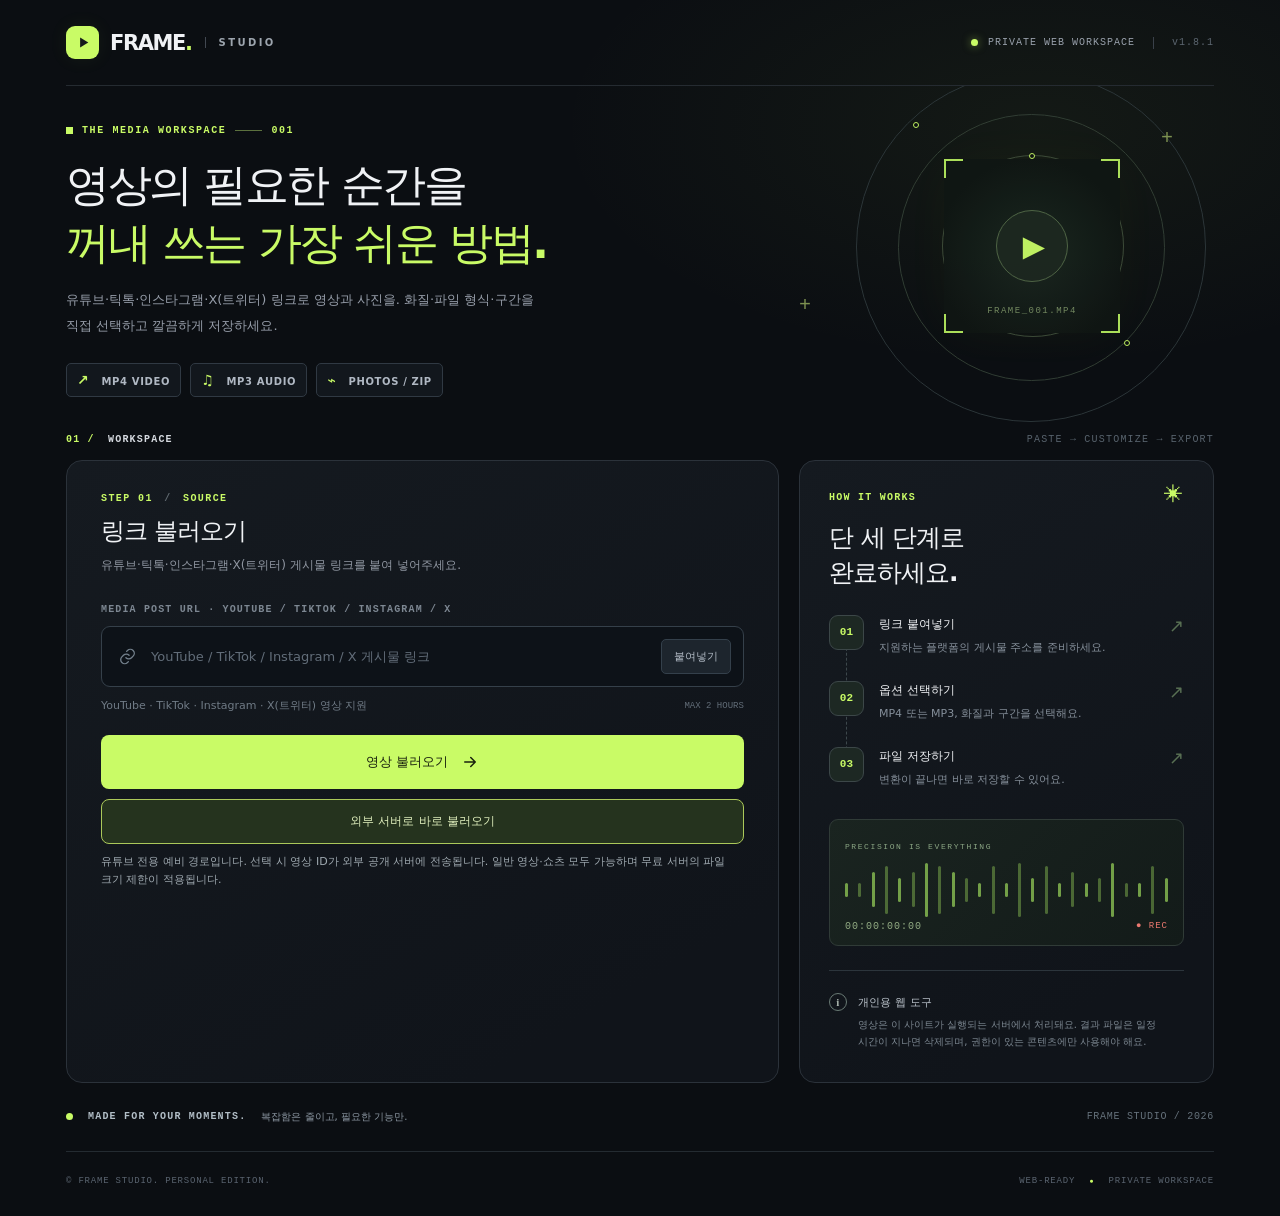
==== commit 5310b82a: "fix: bust stale mobile JavaScript/CSS caches for X links" ====
--- a/static/index.html
+++ b/static/index.html
@@ -6,8 +6,8 @@
   <meta name="theme-color" content="#0d1016">
   <meta name="description" content="링크를 넣고, 필요한 장면을 원하는 형식으로. 개인용 미디어 추출 스튜디오.">
   <title>FRAME — 미디어 추출 스튜디오</title>
-  <link rel="stylesheet" href="/static/style.css">
-  <script src="/static/app.js" defer></script>
+  <link rel="stylesheet" href="/static/style.css?v=1.8.1">
+  <script src="/static/app.js?v=1.8.1" defer></script>
 </head>
 <body>
   <div class="page-ambient" aria-hidden="true"></div>
@@ -18,7 +18,7 @@
         <span class="brand-text">FRAME<span class="brand-period">.</span></span>
         <span class="brand-sub">STUDIO</span>
       </a>
-      <div class="nav-right"><span class="nav-dot"></span> PRIVATE WEB WORKSPACE <span class="nav-sep"></span><span class="nav-version">v1.8.0</span></div>
+      <div class="nav-right"><span class="nav-dot"></span> PRIVATE WEB WORKSPACE <span class="nav-sep"></span><span class="nav-version">v1.8.1</span></div>
     </header>
 
     <main>
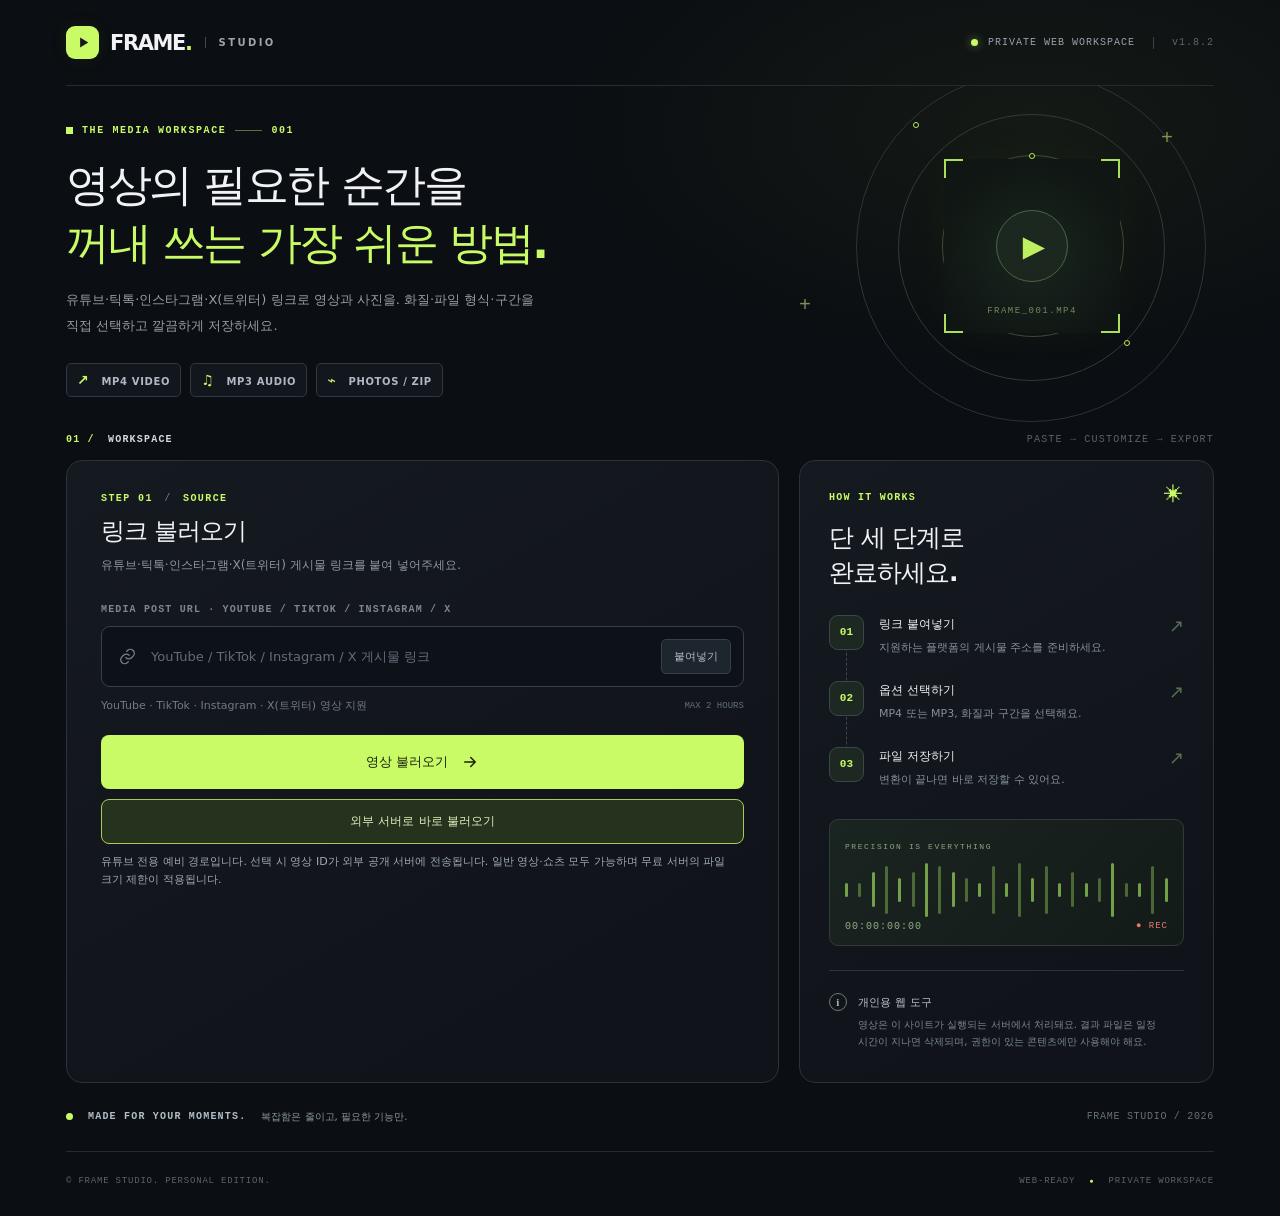
==== commit 14fe7975: "fix: bump client assets to v1.8.2 and clarify alternate extraction" ====
--- a/static/index.html
+++ b/static/index.html
@@ -6,8 +6,8 @@
   <meta name="theme-color" content="#0d1016">
   <meta name="description" content="링크를 넣고, 필요한 장면을 원하는 형식으로. 개인용 미디어 추출 스튜디오.">
   <title>FRAME — 미디어 추출 스튜디오</title>
-  <link rel="stylesheet" href="/static/style.css?v=1.8.1">
-  <script src="/static/app.js?v=1.8.1" defer></script>
+  <link rel="stylesheet" href="/static/style.css?v=1.8.2">
+  <script src="/static/app.js?v=1.8.2" defer></script>
 </head>
 <body>
   <div class="page-ambient" aria-hidden="true"></div>
@@ -18,7 +18,7 @@
         <span class="brand-text">FRAME<span class="brand-period">.</span></span>
         <span class="brand-sub">STUDIO</span>
       </a>
-      <div class="nav-right"><span class="nav-dot"></span> PRIVATE WEB WORKSPACE <span class="nav-sep"></span><span class="nav-version">v1.8.1</span></div>
+      <div class="nav-right"><span class="nav-dot"></span> PRIVATE WEB WORKSPACE <span class="nav-sep"></span><span class="nav-version">v1.8.2</span></div>
     </header>
 
     <main>
@@ -52,7 +52,7 @@
             <button id="socialTikwmBtn" class="fallback-button hidden" type="button">TikWM 처리 서버로 영상 불러오기</button>
           </div>
           <div id="fallbackSection" class="fallback-card hidden">
-            <strong>이 영상은 다른 서버로 불러올 수 있어요</strong>
+            <strong>유튜브 직접 추출 실패 — 다른 서버로 재시도</strong>
             <p>유튜브 직접 연결이 차단됐습니다. 아래 버튼을 누르면 외부 Invidious 공개 서버에 <b>영상 ID만 전달</b>해 정보를 불러옵니다. 이후 영상/음성을 해당 서버를 통해 받아 MP4·MP3로 변환해요. 외부 서버의 가용성과 정책에 따라 실패할 수 있습니다.</p>
             <button id="alternateBtn" type="button" class="fallback-button">외부 서버로 불러오기</button>
             <button id="fallbackBtn" type="button" class="fallback-button secondary-fallback">Cobalt 웹사이트에서 시도하기 ↗</button>
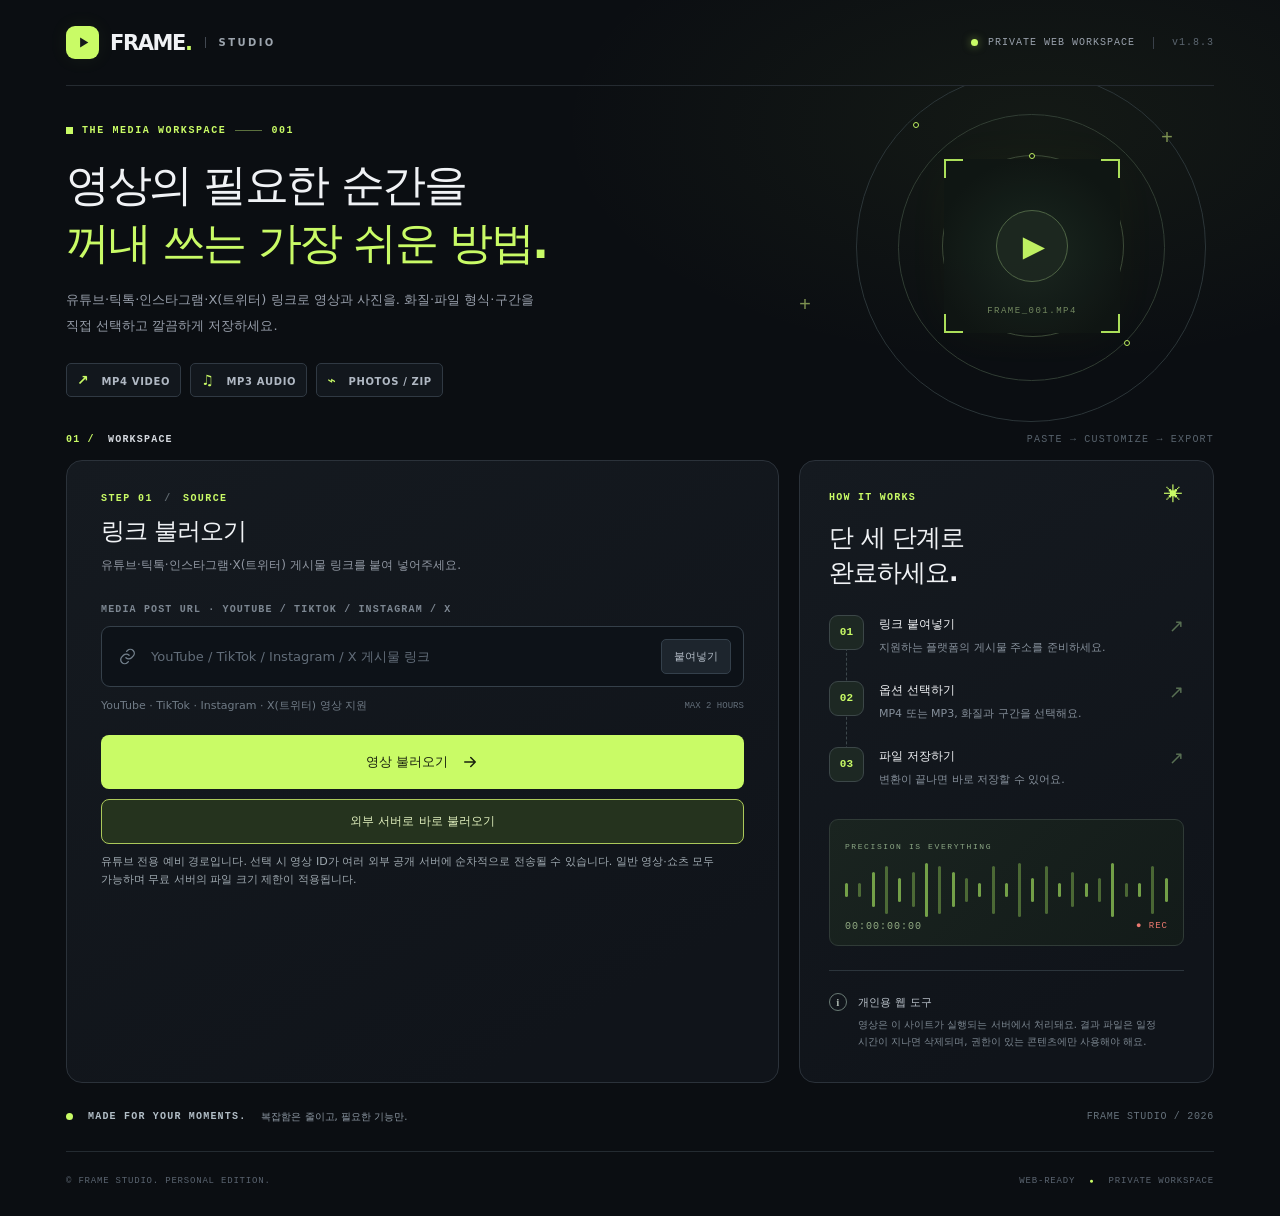
==== commit 57323922: "ui: describe multiple opt-in backups and refresh assets v1.8.3" ====
--- a/static/index.html
+++ b/static/index.html
@@ -6,8 +6,8 @@
   <meta name="theme-color" content="#0d1016">
   <meta name="description" content="링크를 넣고, 필요한 장면을 원하는 형식으로. 개인용 미디어 추출 스튜디오.">
   <title>FRAME — 미디어 추출 스튜디오</title>
-  <link rel="stylesheet" href="/static/style.css?v=1.8.2">
-  <script src="/static/app.js?v=1.8.2" defer></script>
+  <link rel="stylesheet" href="/static/style.css?v=1.8.3">
+  <script src="/static/app.js?v=1.8.3" defer></script>
 </head>
 <body>
   <div class="page-ambient" aria-hidden="true"></div>
@@ -18,7 +18,7 @@
         <span class="brand-text">FRAME<span class="brand-period">.</span></span>
         <span class="brand-sub">STUDIO</span>
       </a>
-      <div class="nav-right"><span class="nav-dot"></span> PRIVATE WEB WORKSPACE <span class="nav-sep"></span><span class="nav-version">v1.8.2</span></div>
+      <div class="nav-right"><span class="nav-dot"></span> PRIVATE WEB WORKSPACE <span class="nav-sep"></span><span class="nav-version">v1.8.3</span></div>
     </header>
 
     <main>
@@ -41,7 +41,7 @@
             <div class="url-field" id="urlField"><span class="url-icon"><svg viewBox="0 0 24 24" fill="none" stroke="currentColor" stroke-width="1.7" stroke-linecap="round"><path d="M10 13.5a5 5 0 0 0 7.1 0l2-2a5 5 0 1 0-7.1-7.1l-1.1 1.1"/><path d="M14 10.5a5 5 0 0 0-7.1 0l-2 2a5 5 0 1 0 7.1 7.1l1.1-1.1"/></svg></span><input id="urlInput" type="url" spellcheck="false" placeholder="YouTube / TikTok / Instagram / X 게시물 링크" aria-describedby="urlHelp" required><button id="pasteBtn" type="button" class="paste-button" title="클립보드에서 붙여넣기">붙여넣기</button></div>
             <div class="field-bottom"><span id="urlHelp">YouTube · TikTok · Instagram · X(트위터) 영상 지원</span><span class="limit-mark">MAX 2 HOURS</span></div>
             <button id="inspectBtn" type="submit" class="primary-button"><span id="inspectLabel">영상 불러오기</span><svg viewBox="0 0 24 24" fill="none" stroke="currentColor" stroke-width="2" stroke-linecap="round" stroke-linejoin="round"><path d="M5 12h14m-6-6 6 6-6 6"/></svg></button>
-            <button id="directAltBtn" type="button" class="fallback-button">외부 서버로 바로 불러오기</button><p class="alt-privacy-inline">유튜브 전용 예비 경로입니다. 선택 시 영상 ID가 외부 공개 서버에 전송됩니다. 일반 영상·쇼츠 모두 가능하며 무료 서버의 파일 크기 제한이 적용됩니다.</p>
+            <button id="directAltBtn" type="button" class="fallback-button">외부 서버로 바로 불러오기</button><p class="alt-privacy-inline">유튜브 전용 예비 경로입니다. 선택 시 영상 ID가 여러 외부 공개 서버에 순차적으로 전송될 수 있습니다. 일반 영상·쇼츠 모두 가능하며 무료 서버의 파일 크기 제한이 적용됩니다.</p>
           </form>
           <div id="errorBox" class="error-box hidden" role="alert"></div>
           <p id="instagramPrivacy" class="alt-privacy-inline hidden">인스타그램 공개 게시물을 읽을 때 vxInstagram 미리보기 서버를 이용하고, 릴스 처리가 실패하면 Instagramfix 등 독립 미리보기 서버로 자동 전환해요. 게시물 주소가 해당 서비스에 전달되지만 파일 저장은 FRAME STUDIO 안에서 이루어집니다. 비공개·로그인 필요 콘텐츠는 지원하지 않아요.</p>
@@ -53,7 +53,7 @@
           </div>
           <div id="fallbackSection" class="fallback-card hidden">
             <strong>유튜브 직접 추출 실패 — 다른 서버로 재시도</strong>
-            <p>유튜브 직접 연결이 차단됐습니다. 아래 버튼을 누르면 외부 Invidious 공개 서버에 <b>영상 ID만 전달</b>해 정보를 불러옵니다. 이후 영상/음성을 해당 서버를 통해 받아 MP4·MP3로 변환해요. 외부 서버의 가용성과 정책에 따라 실패할 수 있습니다.</p>
+            <p id="fallbackDescription">유튜브 직접 연결에 실패했습니다. 아래 버튼을 누르면 공식 목록의 외부 Invidious 공개 서버들을 순서대로 확인하며, <b>영상 ID만 전달</b>해 정보를 불러옵니다. 이후 영상·음성을 해당 서버에서 받아 MP4·MP3로 변환해요. 모든 서버가 막혀 있으면 실패할 수 있습니다.</p>
             <button id="alternateBtn" type="button" class="fallback-button">외부 서버로 불러오기</button>
             <button id="fallbackBtn" type="button" class="fallback-button secondary-fallback">Cobalt 웹사이트에서 시도하기 ↗</button>
           </div>
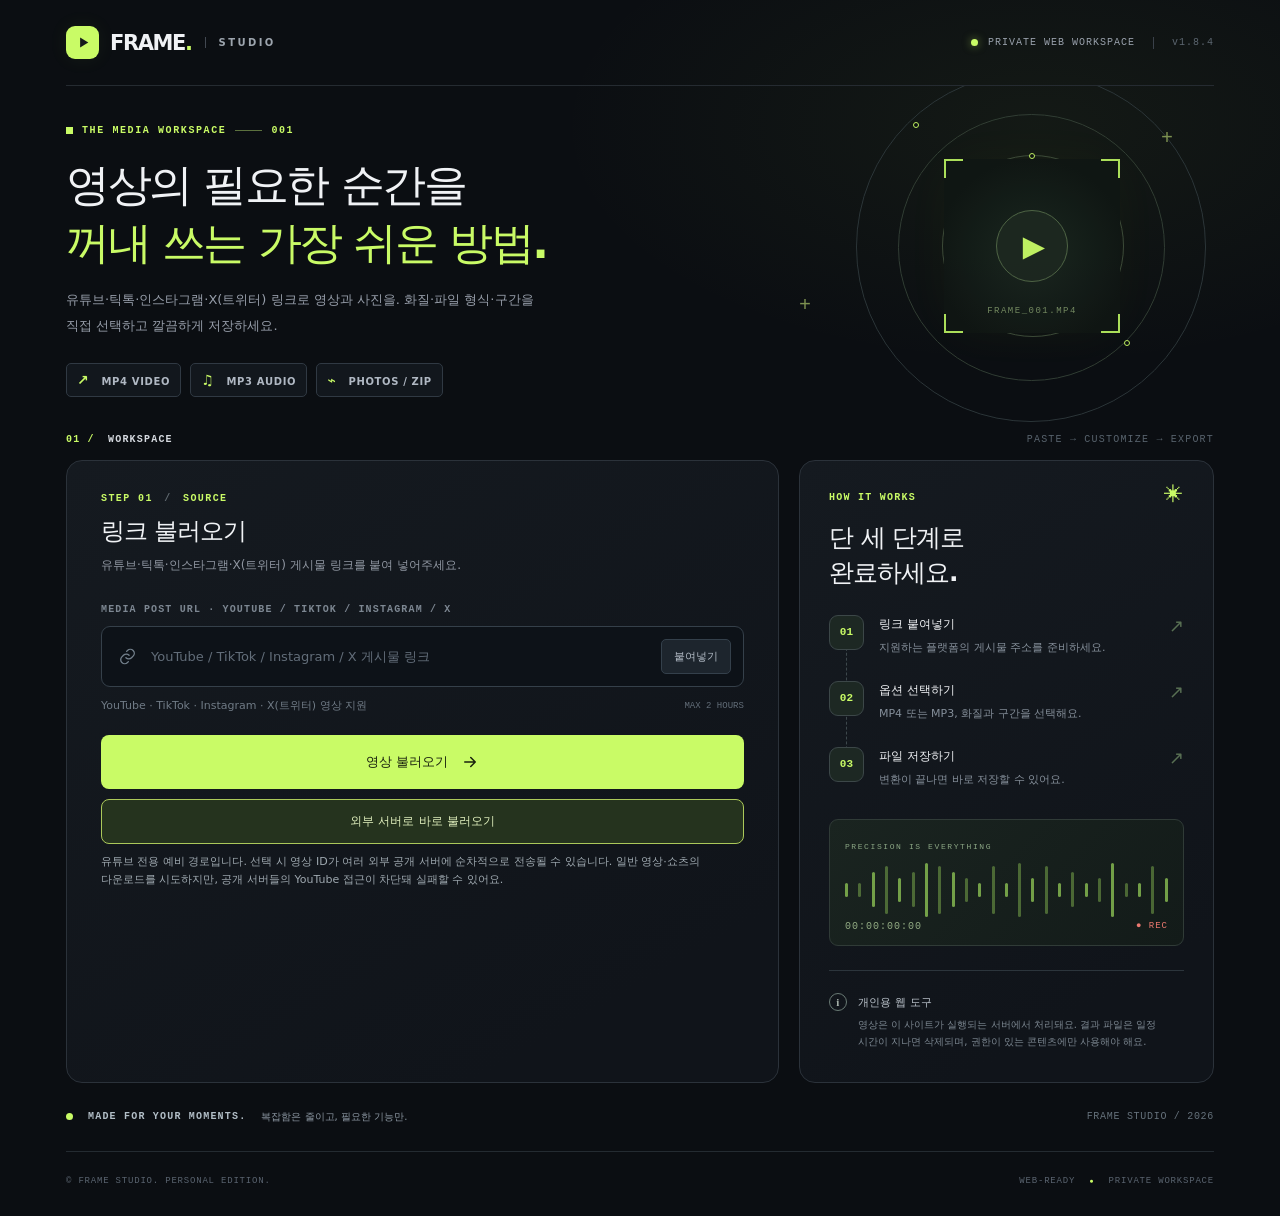
==== commit 8dacd123: "fix(ui): accurate cloud YouTube status and v1.8.4" ====
--- a/static/index.html
+++ b/static/index.html
@@ -6,8 +6,8 @@
   <meta name="theme-color" content="#0d1016">
   <meta name="description" content="링크를 넣고, 필요한 장면을 원하는 형식으로. 개인용 미디어 추출 스튜디오.">
   <title>FRAME — 미디어 추출 스튜디오</title>
-  <link rel="stylesheet" href="/static/style.css?v=1.8.3">
-  <script src="/static/app.js?v=1.8.3" defer></script>
+  <link rel="stylesheet" href="/static/style.css?v=1.8.4">
+  <script src="/static/app.js?v=1.8.4" defer></script>
 </head>
 <body>
   <div class="page-ambient" aria-hidden="true"></div>
@@ -18,7 +18,7 @@
         <span class="brand-text">FRAME<span class="brand-period">.</span></span>
         <span class="brand-sub">STUDIO</span>
       </a>
-      <div class="nav-right"><span class="nav-dot"></span> PRIVATE WEB WORKSPACE <span class="nav-sep"></span><span class="nav-version">v1.8.3</span></div>
+      <div class="nav-right"><span class="nav-dot"></span> PRIVATE WEB WORKSPACE <span class="nav-sep"></span><span class="nav-version">v1.8.4</span></div>
     </header>
 
     <main>
@@ -41,7 +41,7 @@
             <div class="url-field" id="urlField"><span class="url-icon"><svg viewBox="0 0 24 24" fill="none" stroke="currentColor" stroke-width="1.7" stroke-linecap="round"><path d="M10 13.5a5 5 0 0 0 7.1 0l2-2a5 5 0 1 0-7.1-7.1l-1.1 1.1"/><path d="M14 10.5a5 5 0 0 0-7.1 0l-2 2a5 5 0 1 0 7.1 7.1l1.1-1.1"/></svg></span><input id="urlInput" type="url" spellcheck="false" placeholder="YouTube / TikTok / Instagram / X 게시물 링크" aria-describedby="urlHelp" required><button id="pasteBtn" type="button" class="paste-button" title="클립보드에서 붙여넣기">붙여넣기</button></div>
             <div class="field-bottom"><span id="urlHelp">YouTube · TikTok · Instagram · X(트위터) 영상 지원</span><span class="limit-mark">MAX 2 HOURS</span></div>
             <button id="inspectBtn" type="submit" class="primary-button"><span id="inspectLabel">영상 불러오기</span><svg viewBox="0 0 24 24" fill="none" stroke="currentColor" stroke-width="2" stroke-linecap="round" stroke-linejoin="round"><path d="M5 12h14m-6-6 6 6-6 6"/></svg></button>
-            <button id="directAltBtn" type="button" class="fallback-button">외부 서버로 바로 불러오기</button><p class="alt-privacy-inline">유튜브 전용 예비 경로입니다. 선택 시 영상 ID가 여러 외부 공개 서버에 순차적으로 전송될 수 있습니다. 일반 영상·쇼츠 모두 가능하며 무료 서버의 파일 크기 제한이 적용됩니다.</p>
+            <button id="directAltBtn" type="button" class="fallback-button">외부 서버로 바로 불러오기</button><p class="alt-privacy-inline">유튜브 전용 예비 경로입니다. 선택 시 영상 ID가 여러 외부 공개 서버에 순차적으로 전송될 수 있습니다. 일반 영상·쇼츠의 다운로드를 시도하지만, 공개 서버들의 YouTube 접근이 차단돼 실패할 수 있어요.</p>
           </form>
           <div id="errorBox" class="error-box hidden" role="alert"></div>
           <p id="instagramPrivacy" class="alt-privacy-inline hidden">인스타그램 공개 게시물을 읽을 때 vxInstagram 미리보기 서버를 이용하고, 릴스 처리가 실패하면 Instagramfix 등 독립 미리보기 서버로 자동 전환해요. 게시물 주소가 해당 서비스에 전달되지만 파일 저장은 FRAME STUDIO 안에서 이루어집니다. 비공개·로그인 필요 콘텐츠는 지원하지 않아요.</p>
@@ -52,8 +52,8 @@
             <button id="socialTikwmBtn" class="fallback-button hidden" type="button">TikWM 처리 서버로 영상 불러오기</button>
           </div>
           <div id="fallbackSection" class="fallback-card hidden">
-            <strong>유튜브 직접 추출 실패 — 다른 서버로 재시도</strong>
-            <p id="fallbackDescription">유튜브 직접 연결에 실패했습니다. 아래 버튼을 누르면 공식 목록의 외부 Invidious 공개 서버들을 순서대로 확인하며, <b>영상 ID만 전달</b>해 정보를 불러옵니다. 이후 영상·음성을 해당 서버에서 받아 MP4·MP3로 변환해요. 모든 서버가 막혀 있으면 실패할 수 있습니다.</p>
+            <strong>유튜브 정보 추출 실패 — 서버 접근 상태를 확인하세요</strong>
+            <p id="fallbackDescription">유튜브가 이 클라우드 서버에 영상 정보를 제공하지 않아 실패할 수 있어요. 외부 Invidious 방식도 API 접근을 거부할 수 있으며, 다운로드 성공을 보장하지 않습니다. 외부 경로를 선택하면 해당 서비스에 <b>영상 ID만 전달</b>해 정보를 요청합니다.</p>
             <button id="alternateBtn" type="button" class="fallback-button">외부 서버로 불러오기</button>
             <button id="fallbackBtn" type="button" class="fallback-button secondary-fallback">Cobalt 웹사이트에서 시도하기 ↗</button>
           </div>
